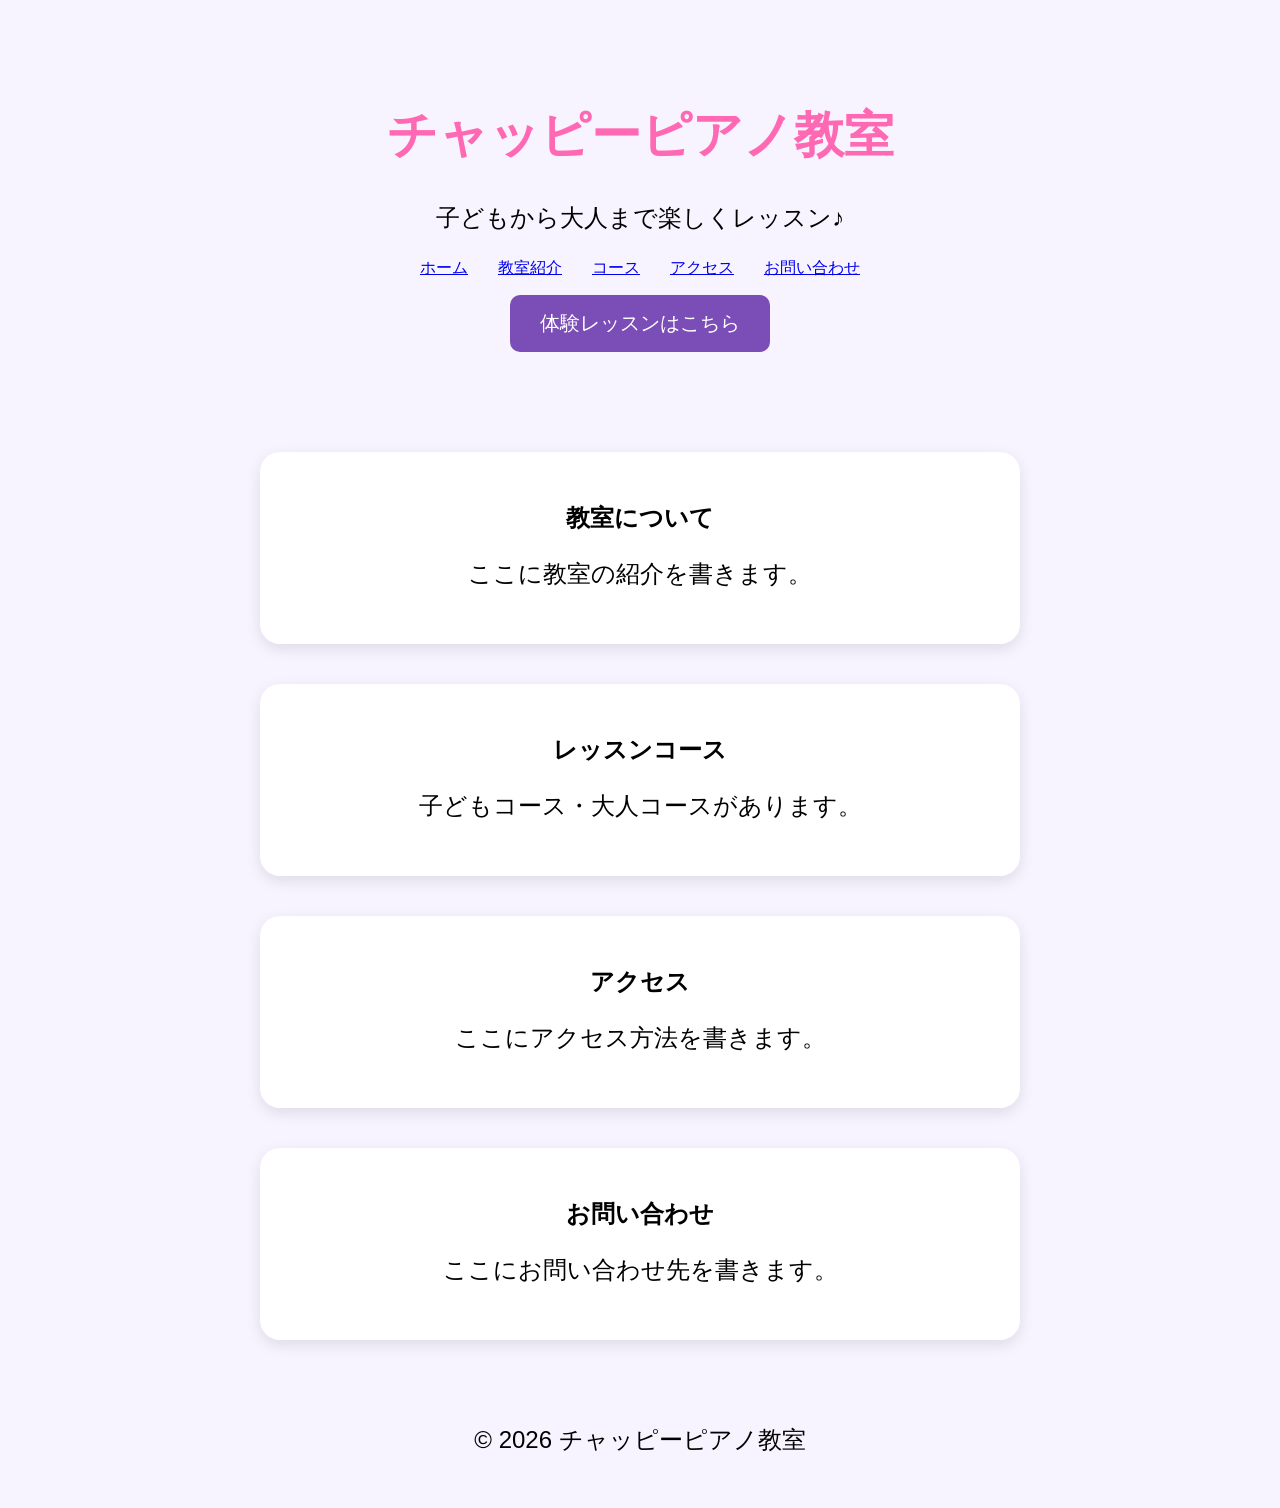
==== 練習用/index.html @ d7ce0e85 "最初のコミット" ====
<!DOCTYPE html>
<html lang="ja">
<head>
    <meta charset="UTF-8">
    <title>チャッピー塾 Day3</title>

    <link rel="stylesheet" href="style.css">
</head>

<body>
    <header id="home">
        <h1>チャッピーピアノ教室</h1>
        <p>子どもから大人まで楽しくレッスン♪</p>

        <nav>
            <ul>
                <li><a href="#home">ホーム</a></li>
                <li><a href="#about">教室紹介</a></li>
                <li><a href="#course">コース</a></li>
                <li><a href="#access">アクセス</a></li>
                <li><a href="#contact">お問い合わせ</a></li>
            </ul>
        </nav>

        <button>体験レッスンはこちら</button>
    </header>
    <main>
        <section id="about">
            <h2>教室について</h2>
            <p>ここに教室の紹介を書きます。</p>
        </section>

        <section id="course">
            <h2>レッスンコース</h2>
            <p>子どもコース・大人コースがあります。</p>
        </section>

        <section id="access">
            <h2>アクセス</h2>
            <p>ここにアクセス方法を書きます。</p>
        </section>

        <section id="contact">
            <h2>お問い合わせ</h2>
            <p>ここにお問い合わせ先を書きます。</p>
        </section>
    </main>
    <footer>
       <p>© 2026 チャッピーピアノ教室</p>
    </footer>
</body>
</html>
---- 練習用/style.css ----
/*  --共通-- */
body {
    background-color: #f8f4ff;
    text-align: center;
    font-family: sans-serif;
}

h1 {
    color: #ff69b4;
    font-size: 50px;

}

p {
    font-size: 24px;
}

button {
    background-color: #7b4db7;
    color: white;
    font-size: 20px;
    padding: 15px 30px;
    border: none;
    border-radius: 10px;
    cursor: pointer;
    transition: 0.3s;
}

button:hover {
    background-color: #9b6bd6;
}

section {
    background-color: white;
    width: 700px;
    margin: 40px auto;
    padding: 30px;
    border-radius: 20px;
    box-shadow: 0 5px 15px rgba(0,0,0,0.1);
}
/*--ヘッダー--*/
header {
    padding: 60px 20px;
    
}

/*--フッター--*/
footer {
    text-align: center;
    padding: 20px;
}

nav ul {
    display: flex;
    list-style: none;
    gap: 30px;
    justify-content: center;
    padding: 0;
}
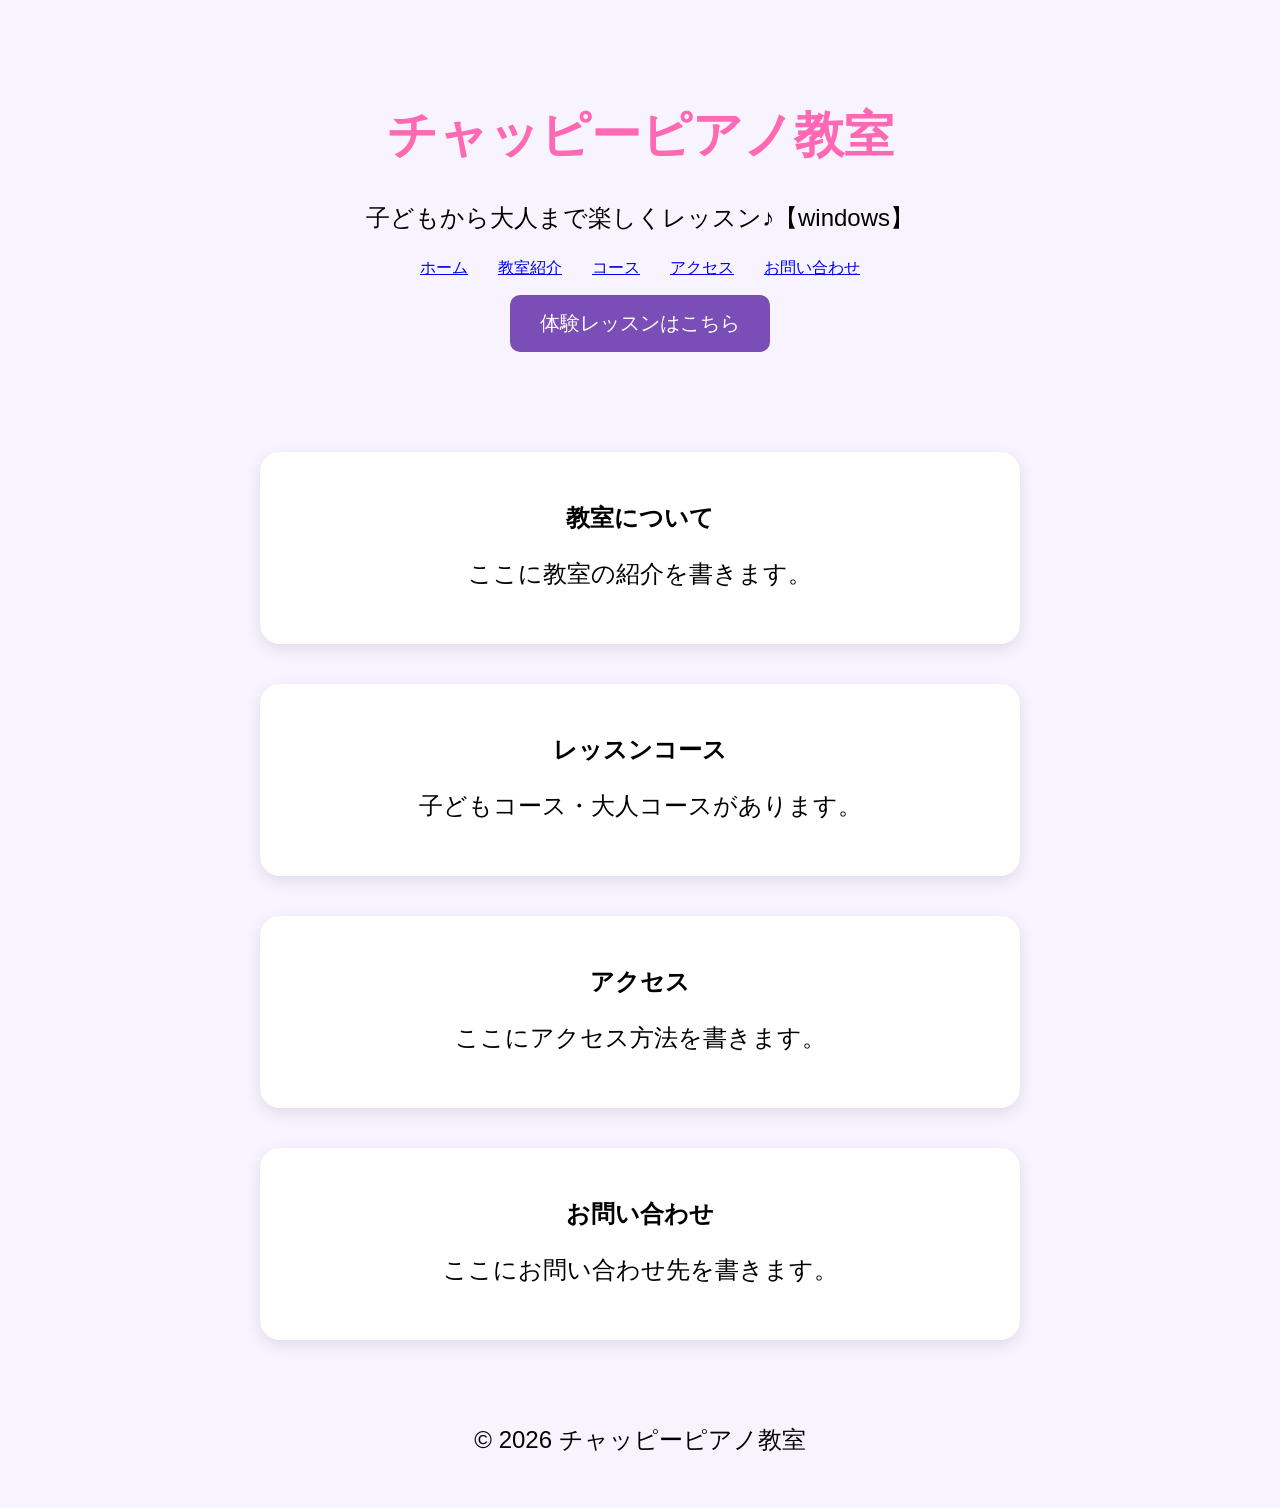
==== commit 3aec3768: "windowsで変更" ====
--- a/練習用/index.html
+++ b/練習用/index.html
@@ -10,7 +10,7 @@
 <body>
     <header id="home">
         <h1>チャッピーピアノ教室</h1>
-        <p>子どもから大人まで楽しくレッスン♪</p>
+        <p>子どもから大人まで楽しくレッスン♪【windows】</p>
 
         <nav>
             <ul>
@@ -49,4 +49,5 @@
        <p>© 2026 チャッピーピアノ教室</p>
     </footer>
 </body>
-</html>+</html>
+<!-- テスト -->
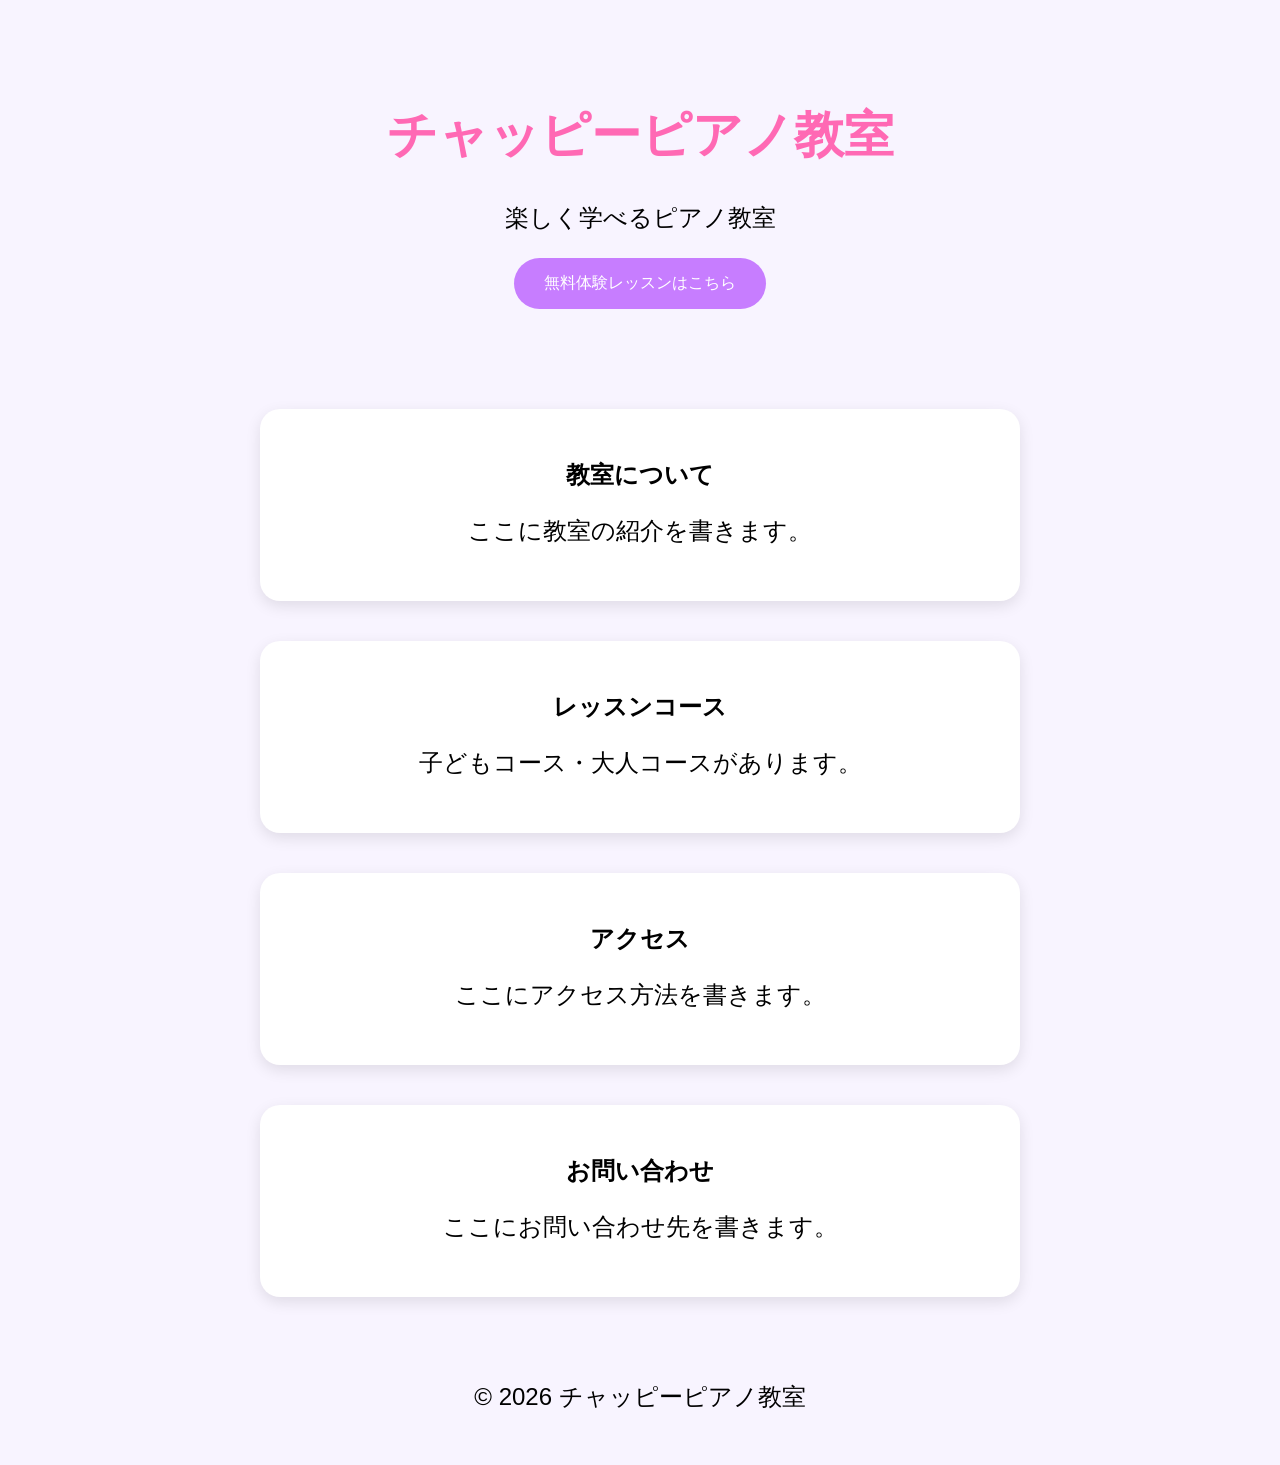
==== commit 709a1cf5: "Update website" ====
--- a/練習用/index.html
+++ b/練習用/index.html
@@ -10,19 +10,8 @@
 <body>
     <header id="home">
         <h1>チャッピーピアノ教室</h1>
-        <p>子どもから大人まで楽しくレッスン♪【windows】</p>
-
-        <nav>
-            <ul>
-                <li><a href="#home">ホーム</a></li>
-                <li><a href="#about">教室紹介</a></li>
-                <li><a href="#course">コース</a></li>
-                <li><a href="#access">アクセス</a></li>
-                <li><a href="#contact">お問い合わせ</a></li>
-            </ul>
-        </nav>
-
-        <button>体験レッスンはこちら</button>
+        <p>楽しく学べるピアノ教室</p>
+        <a href="#contact" class="btn">無料体験レッスンはこちら</a>
     </header>
     <main>
         <section id="about">
--- a/練習用/style.css
+++ b/練習用/style.css
@@ -15,19 +15,18 @@
     font-size: 24px;
 }
 
-button {
-    background-color: #7b4db7;
+.btn {
+    display: inline-block;
+    background-color: #c77dff;
     color: white;
-    font-size: 20px;
+    text-decoration: none;
     padding: 15px 30px;
-    border: none;
-    border-radius: 10px;
-    cursor: pointer;
+    border-radius: 30px;
     transition: 0.3s;
 }
 
-button:hover {
-    background-color: #9b6bd6;
+.btn:hover {
+    opacity: 0.8;
 }
 
 section {
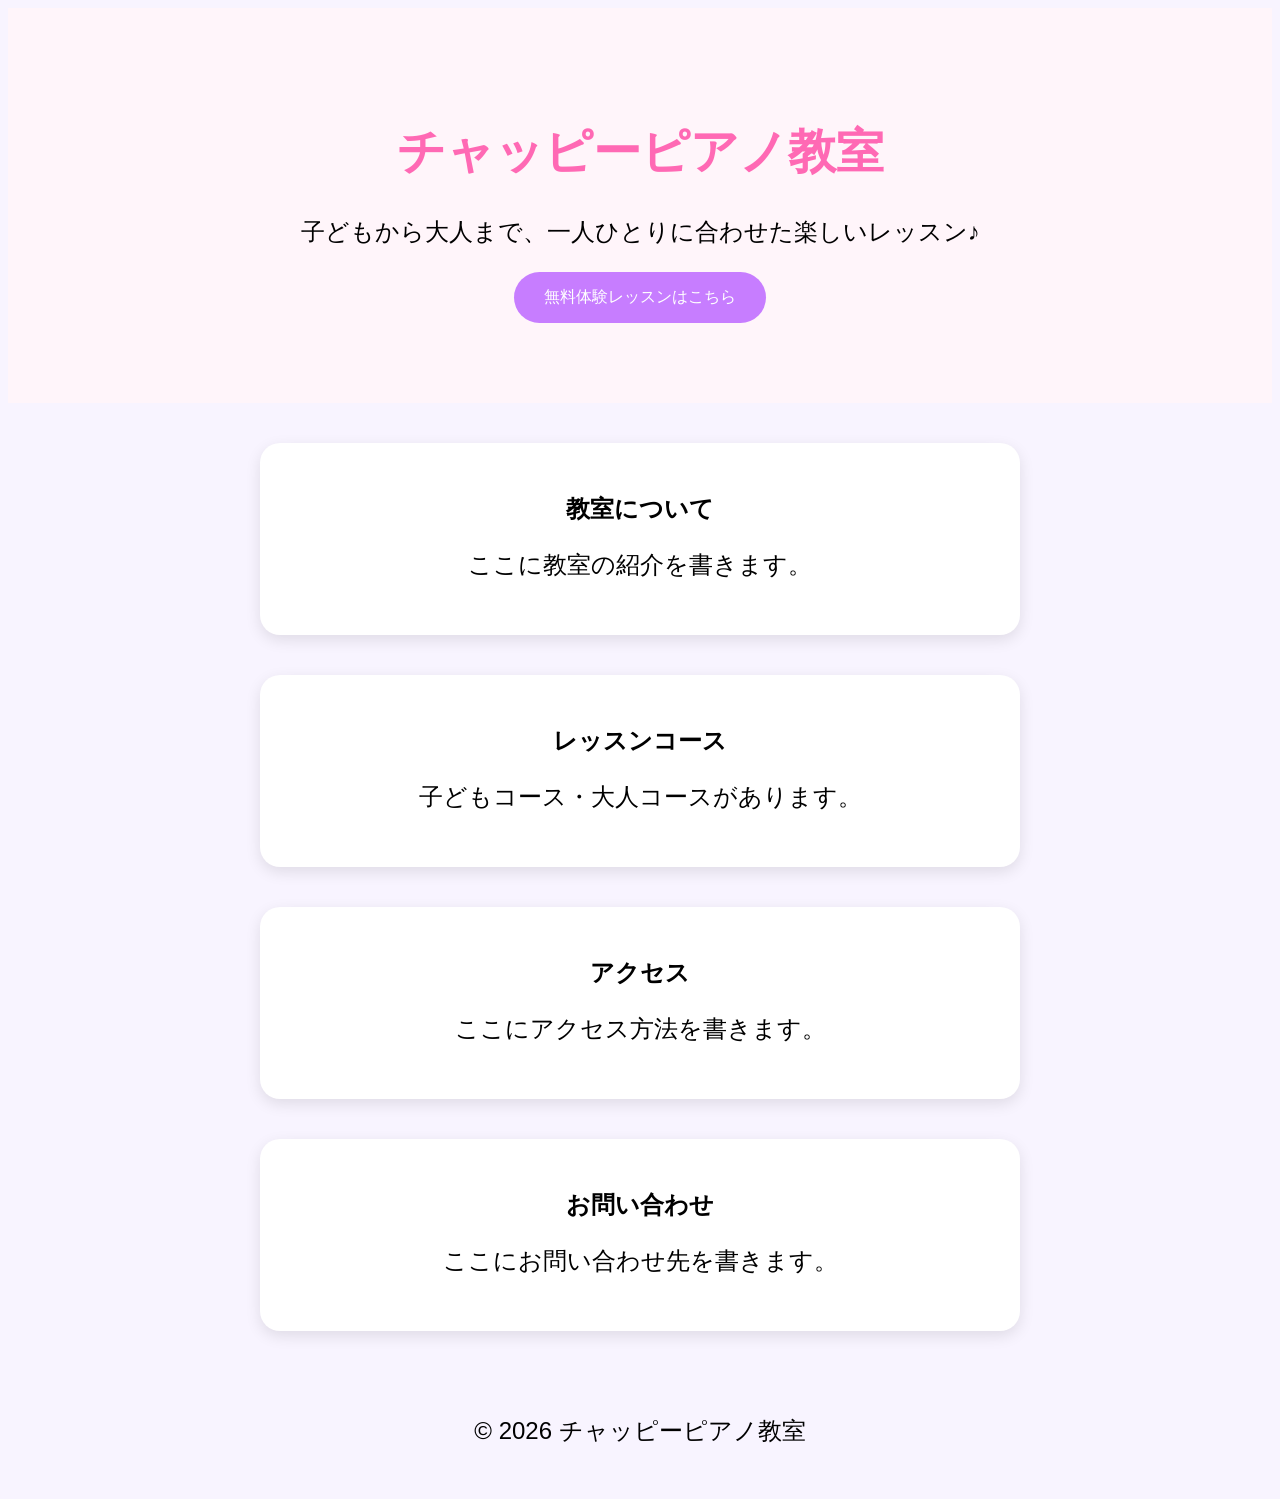
==== commit 6a9f33f9: "今日の作業" ====
--- a/練習用/index.html
+++ b/練習用/index.html
@@ -10,7 +10,7 @@
 <body>
     <header id="home">
         <h1>チャッピーピアノ教室</h1>
-        <p>楽しく学べるピアノ教室</p>
+        <p>子どもから大人まで、一人ひとりに合わせた楽しいレッスン♪</p>
         <a href="#contact" class="btn">無料体験レッスンはこちら</a>
     </header>
     <main>
--- a/練習用/style.css
+++ b/練習用/style.css
@@ -7,7 +7,7 @@
 
 h1 {
     color: #ff69b4;
-    font-size: 50px;
+    font-size: 48px;
 
 }
 
@@ -39,7 +39,8 @@
 }
 /*--ヘッダー--*/
 header {
-    padding: 60px 20px;
+    padding: 80px 20px;
+    background-color: #fff5fa;
     
 }
 
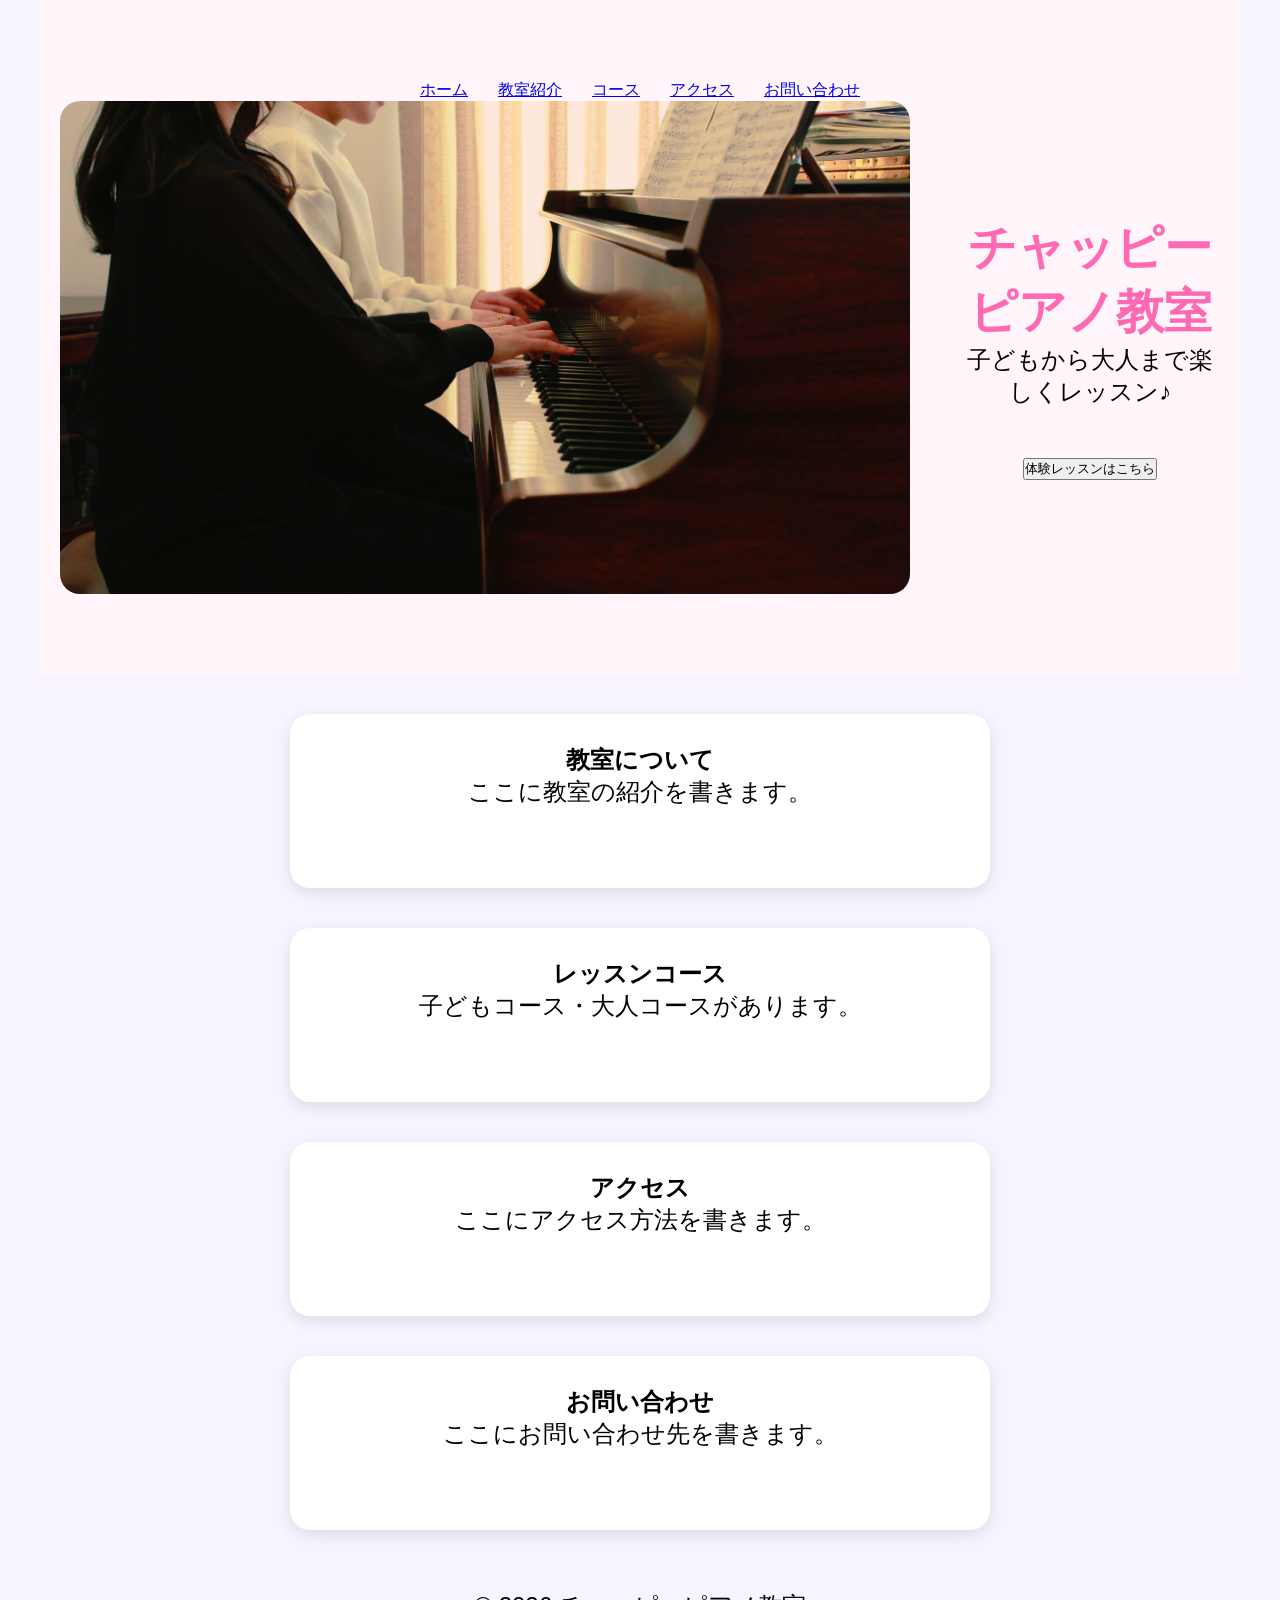
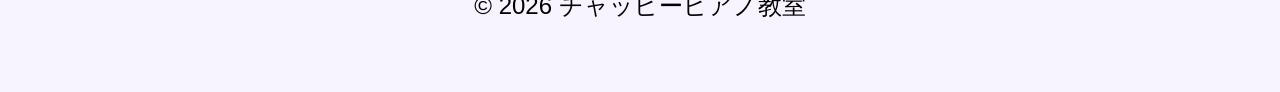
==== commit 2cb049ed: "写真追加" ====
--- a/練習用/index.html
+++ b/練習用/index.html
@@ -9,9 +9,27 @@
 
 <body>
     <header id="home">
-        <h1>チャッピーピアノ教室</h1>
-        <p>子どもから大人まで、一人ひとりに合わせた楽しいレッスン♪</p>
-        <a href="#contact" class="btn">無料体験レッスンはこちら</a>
+        
+        <nav>
+            <ul>
+                <li><a href="#home">ホーム</a></li>
+                <li><a href="#about">教室紹介</a></li>
+                <li><a href="#course">コース</a></li>
+                <li><a href="#access">アクセス</a></li>
+                <li><a href="#contact">お問い合わせ</a></li>
+            </ul>
+        </nav>
+    <div class="hero">
+
+        <img src="images/piano.jpg" alt="ピアノの画像">
+        
+        <div class="hero-text">
+            <h1>チャッピーピアノ教室</h1>
+            <p>子どもから大人まで楽しくレッスン♪</p>
+    
+        <button>体験レッスンはこちら</button>
+        </div>
+    </div>
     </header>
     <main>
         <section id="about">
--- a/練習用/style.css
+++ b/練習用/style.css
@@ -1,4 +1,11 @@
 /*  --共通-- */
+
+* {
+    margin:  0;
+    padding: 0;
+    box-sizing: border-box;
+}
+
 body {
     background-color: #f8f4ff;
     text-align: center;
@@ -13,6 +20,7 @@
 
 p {
     font-size: 24px;
+    margin-bottom: 50px;
 }
 
 .btn {
@@ -41,6 +49,8 @@
 header {
     padding: 80px 20px;
     background-color: #fff5fa;
+    max-width: 1200px;
+    margin: 0 auto;
     
 }
 
@@ -56,4 +66,16 @@
     gap: 30px;
     justify-content: center;
     padding: 0;
+}
+
+header img {
+    width: 100%;
+    max-width: 850px;
+    border-radius: 20px;
+}
+
+.hero {
+    display: flex;
+    align-items: center;
+    gap: 50px;
 }
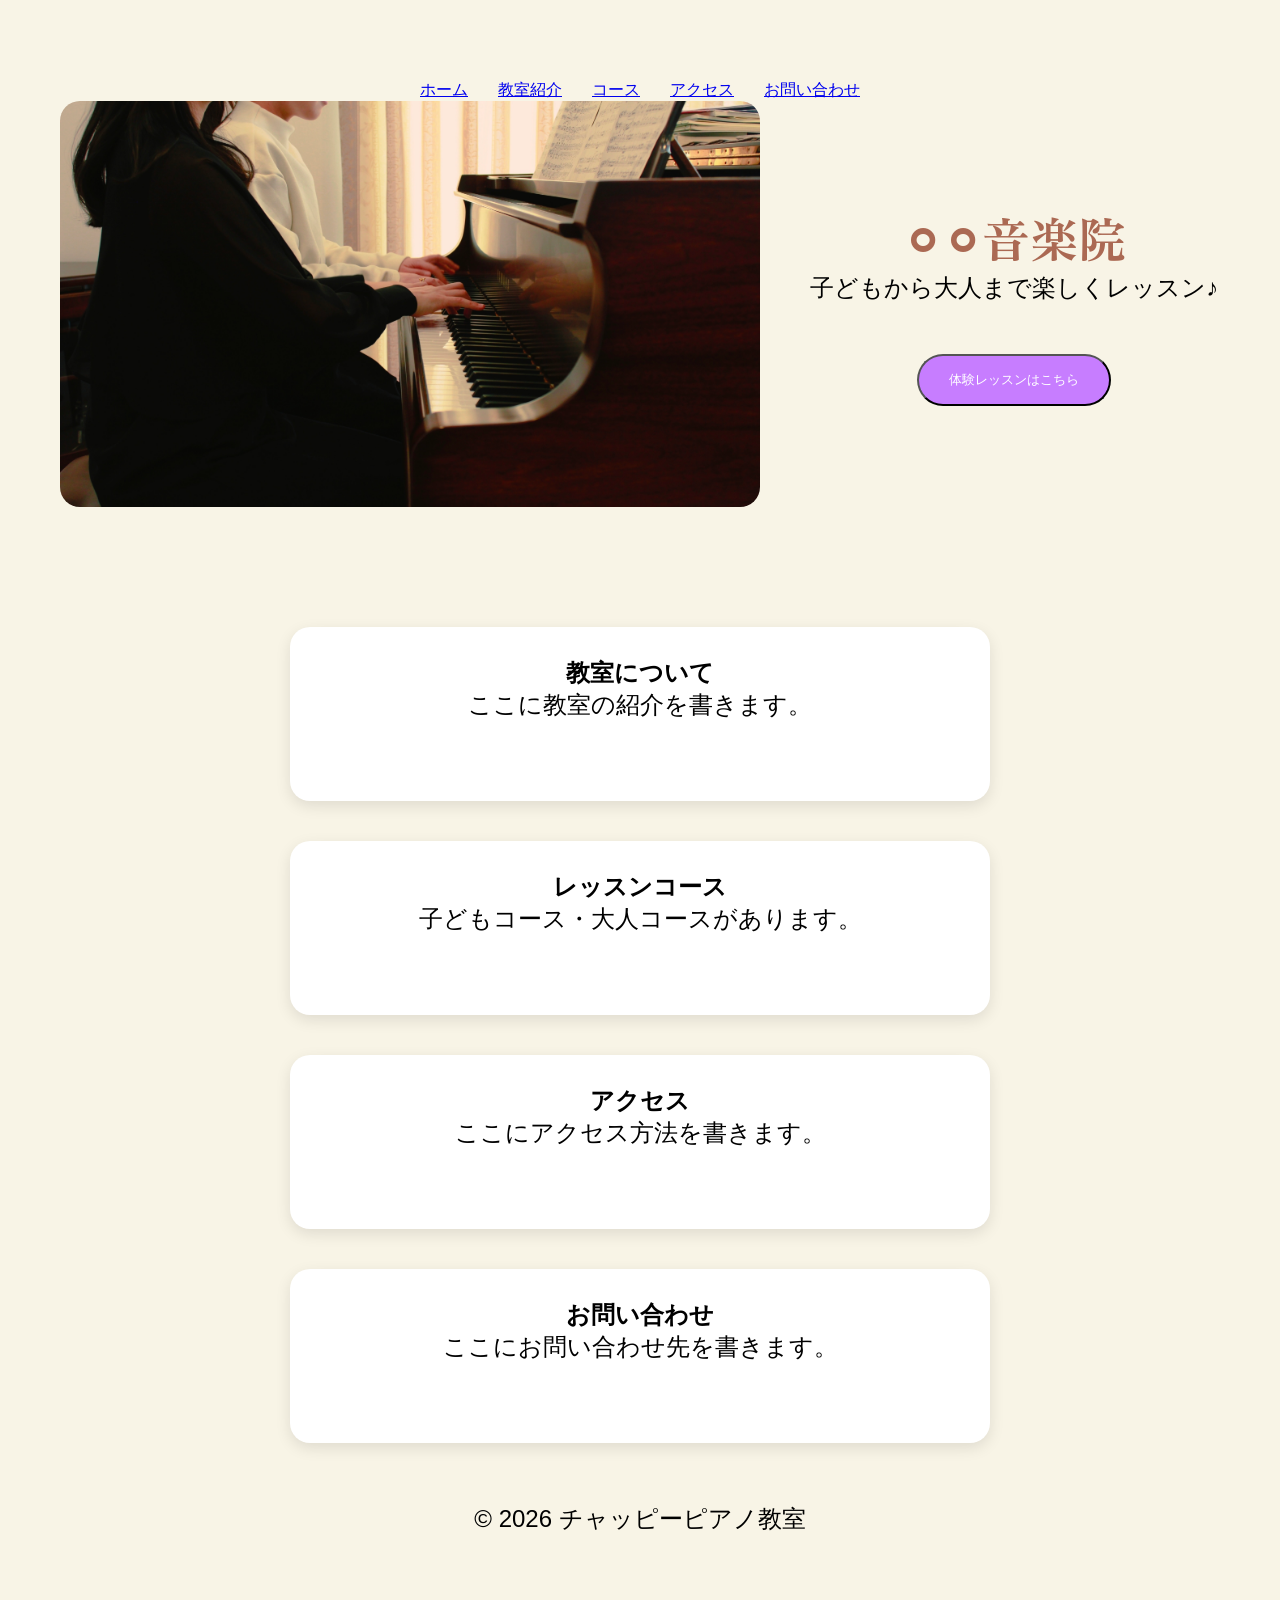
==== commit d60267d9: "フォントの色と背景変更" ====
--- a/練習用/index.html
+++ b/練習用/index.html
@@ -2,34 +2,37 @@
 <html lang="ja">
 <head>
     <meta charset="UTF-8">
-    <title>チャッピー塾 Day3</title>
-
+    <title>音楽院</title>
+<link rel="preconnect" href="https://fonts.googleapis.com">
+<link rel="preconnect" href="https://fonts.gstatic.com" crossorigin>
+<link href="https://fonts.googleapis.com/css2?family=Shippori+Mincho&family=Zen+Antique+Soft&family=Zen+Kurenaido&family=Zen+Old+Mincho&display=swap" rel="stylesheet">
     <link rel="stylesheet" href="style.css">
 </head>
 
 <body>
     <header id="home">
-        
-        <nav>
-            <ul>
-                <li><a href="#home">ホーム</a></li>
-                <li><a href="#about">教室紹介</a></li>
-                <li><a href="#course">コース</a></li>
-                <li><a href="#access">アクセス</a></li>
-                <li><a href="#contact">お問い合わせ</a></li>
-            </ul>
-        </nav>
-    <div class="hero">
+        <div class="container">
+            <nav>
+                <ul>
+                    <li><a href="#home">ホーム</a></li>
+                    <li><a href="#about">教室紹介</a></li>
+                    <li><a href="#course">コース</a></li>
+                    <li><a href="#access">アクセス</a></li>
+                    <li><a href="#contact">お問い合わせ</a></li>
+                </ul>
+            </nav>
+        <div class="hero">
 
         <img src="images/piano.jpg" alt="ピアノの画像">
         
-        <div class="hero-text">
-            <h1>チャッピーピアノ教室</h1>
-            <p>子どもから大人まで楽しくレッスン♪</p>
+            <div class="hero-text">
+                <h1>⚪︎⚪︎音楽院</h1>
+                <p>子どもから大人まで楽しくレッスン♪</p>
     
-        <button>体験レッスンはこちら</button>
+            <button class="btn">体験レッスンはこちら</button>
+            </div>
         </div>
-    </div>
+        </div>
     </header>
     <main>
         <section id="about">
--- a/練習用/style.css
+++ b/練習用/style.css
@@ -7,14 +7,15 @@
 }
 
 body {
-    background-color: #f8f4ff;
+    background-color: #f8f4e6;
     text-align: center;
     font-family: sans-serif;
 }
 
 h1 {
-    color: #ff69b4;
+    color: #ab6953;
     font-size: 48px;
+    font-family: 'Zen Old Mincho', serif;
 
 }
 
@@ -47,11 +48,13 @@
 }
 /*--ヘッダー--*/
 header {
-    padding: 80px 20px;
-    background-color: #fff5fa;
+     
+}
+
+.container {
     max-width: 1200px;
     margin: 0 auto;
-    
+    padding: 80px 20px;
 }
 
 /*--フッター--*/
@@ -70,7 +73,7 @@
 
 header img {
     width: 100%;
-    max-width: 850px;
+    max-width: 700px;
     border-radius: 20px;
 }
 
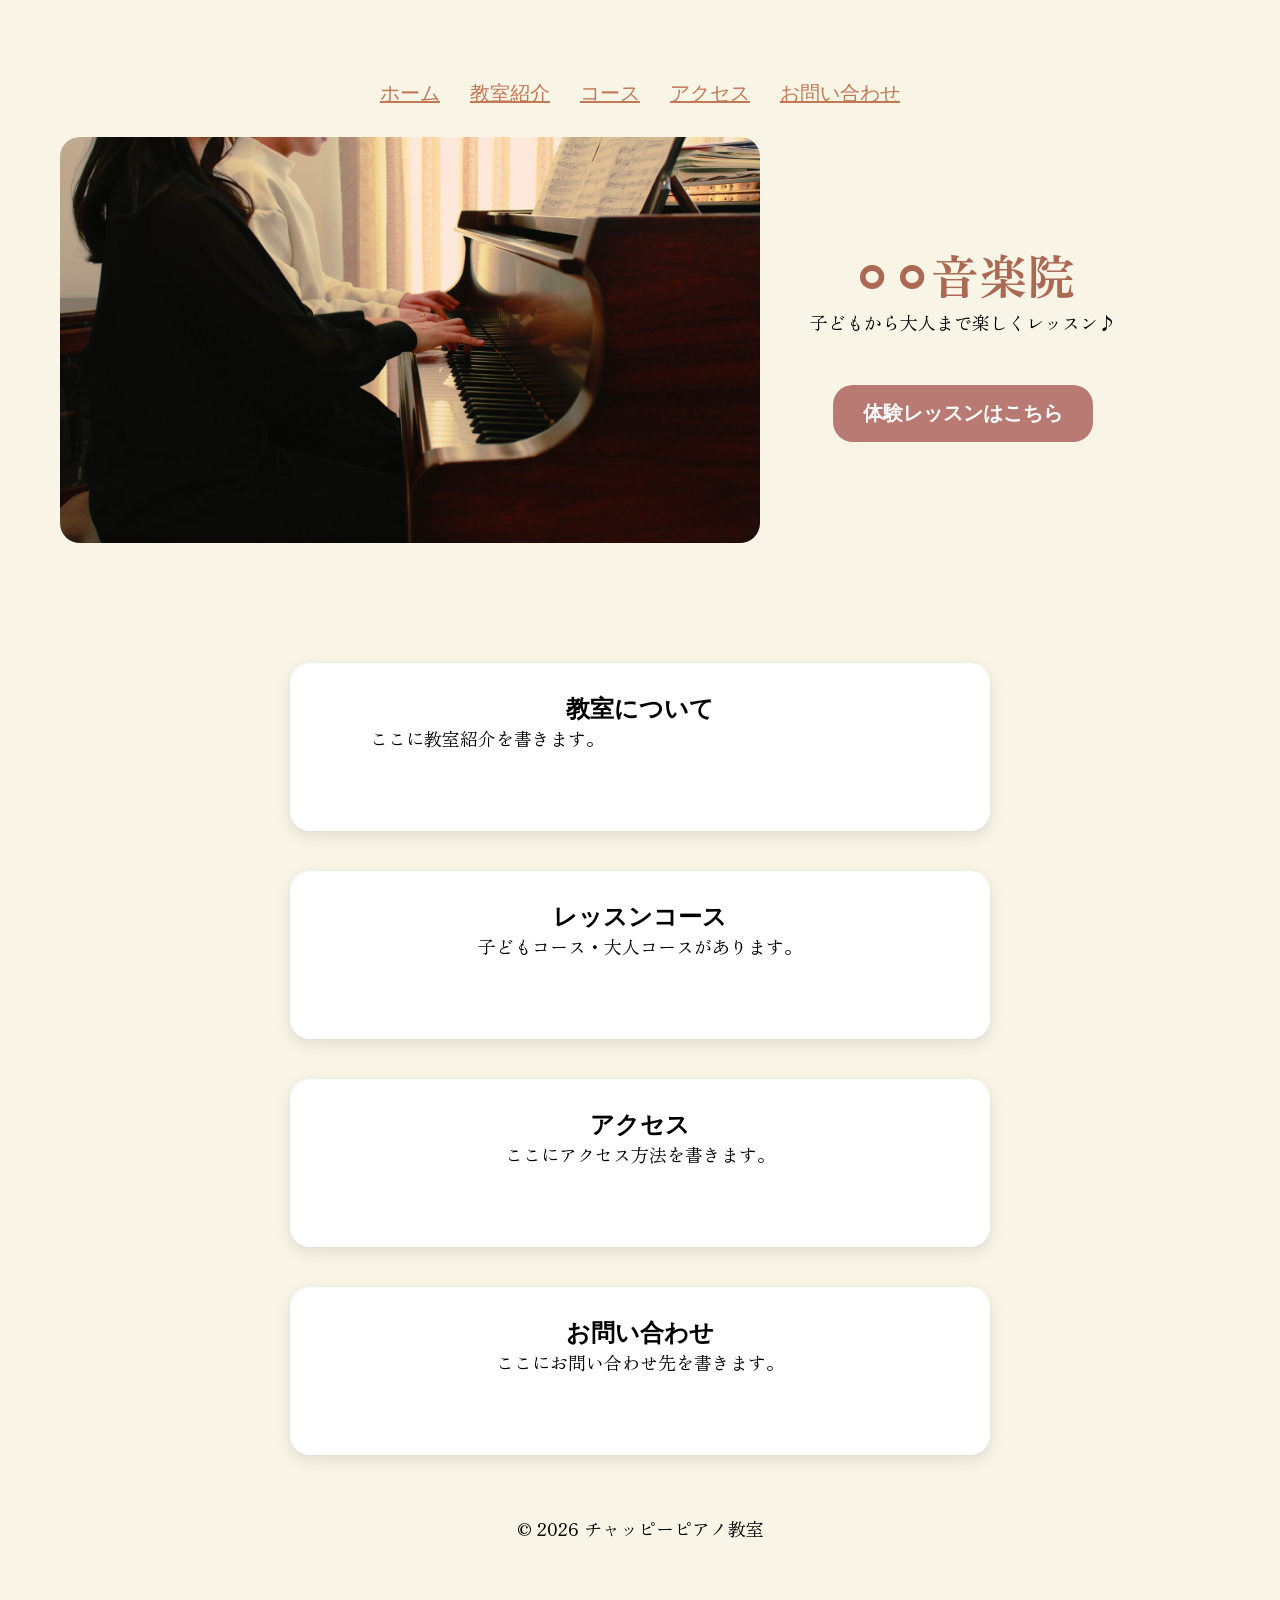
==== commit e43cdfc3: "about-image imgまで" ====
--- a/練習用/index.html
+++ b/練習用/index.html
@@ -37,7 +37,20 @@
     <main>
         <section id="about">
             <h2>教室について</h2>
-            <p>ここに教室の紹介を書きます。</p>
+            <div class="about-content">
+
+                <div class="about-image">
+                    
+<!-- 教室や先生の写真 -->
+
+                </div>
+                <div class="about-text">
+
+                    <p>ここに教室紹介を書きます。</p>
+                
+                </div>
+            </div>
+            
         </section>
 
         <section id="course">
--- a/練習用/style.css
+++ b/練習用/style.css
@@ -20,18 +20,24 @@
 }
 
 p {
-    font-size: 24px;
+    font-size: 18px;
     margin-bottom: 50px;
+    font-family: 'Zen Old Mincho', serif;
 }
 
 .btn {
     display: inline-block;
-    background-color: #c77dff;
+    background-color: #b97a74;
     color: white;
     text-decoration: none;
     padding: 15px 30px;
-    border-radius: 30px;
+    border-radius: 20px;
     transition: 0.3s;
+    font-size: 20px;
+    font-weight: 900;
+    font-family: 'Zen Old Mincho', serif;
+
+    border: none;
 }
 
 .btn:hover {
@@ -81,4 +87,24 @@
     display: flex;
     align-items: center;
     gap: 50px;
+}
+
+nav a {
+    color: #c37854;
+    font-size: 20px;
+    font-weight: 400;
+}
+
+nav {
+    margin-bottom: 30px;
+}
+
+.about-content {
+display: flex;
+gap: 50px;
+}
+
+.about-image img {
+    width: 100%;
+    max-width: 500px;
 }
